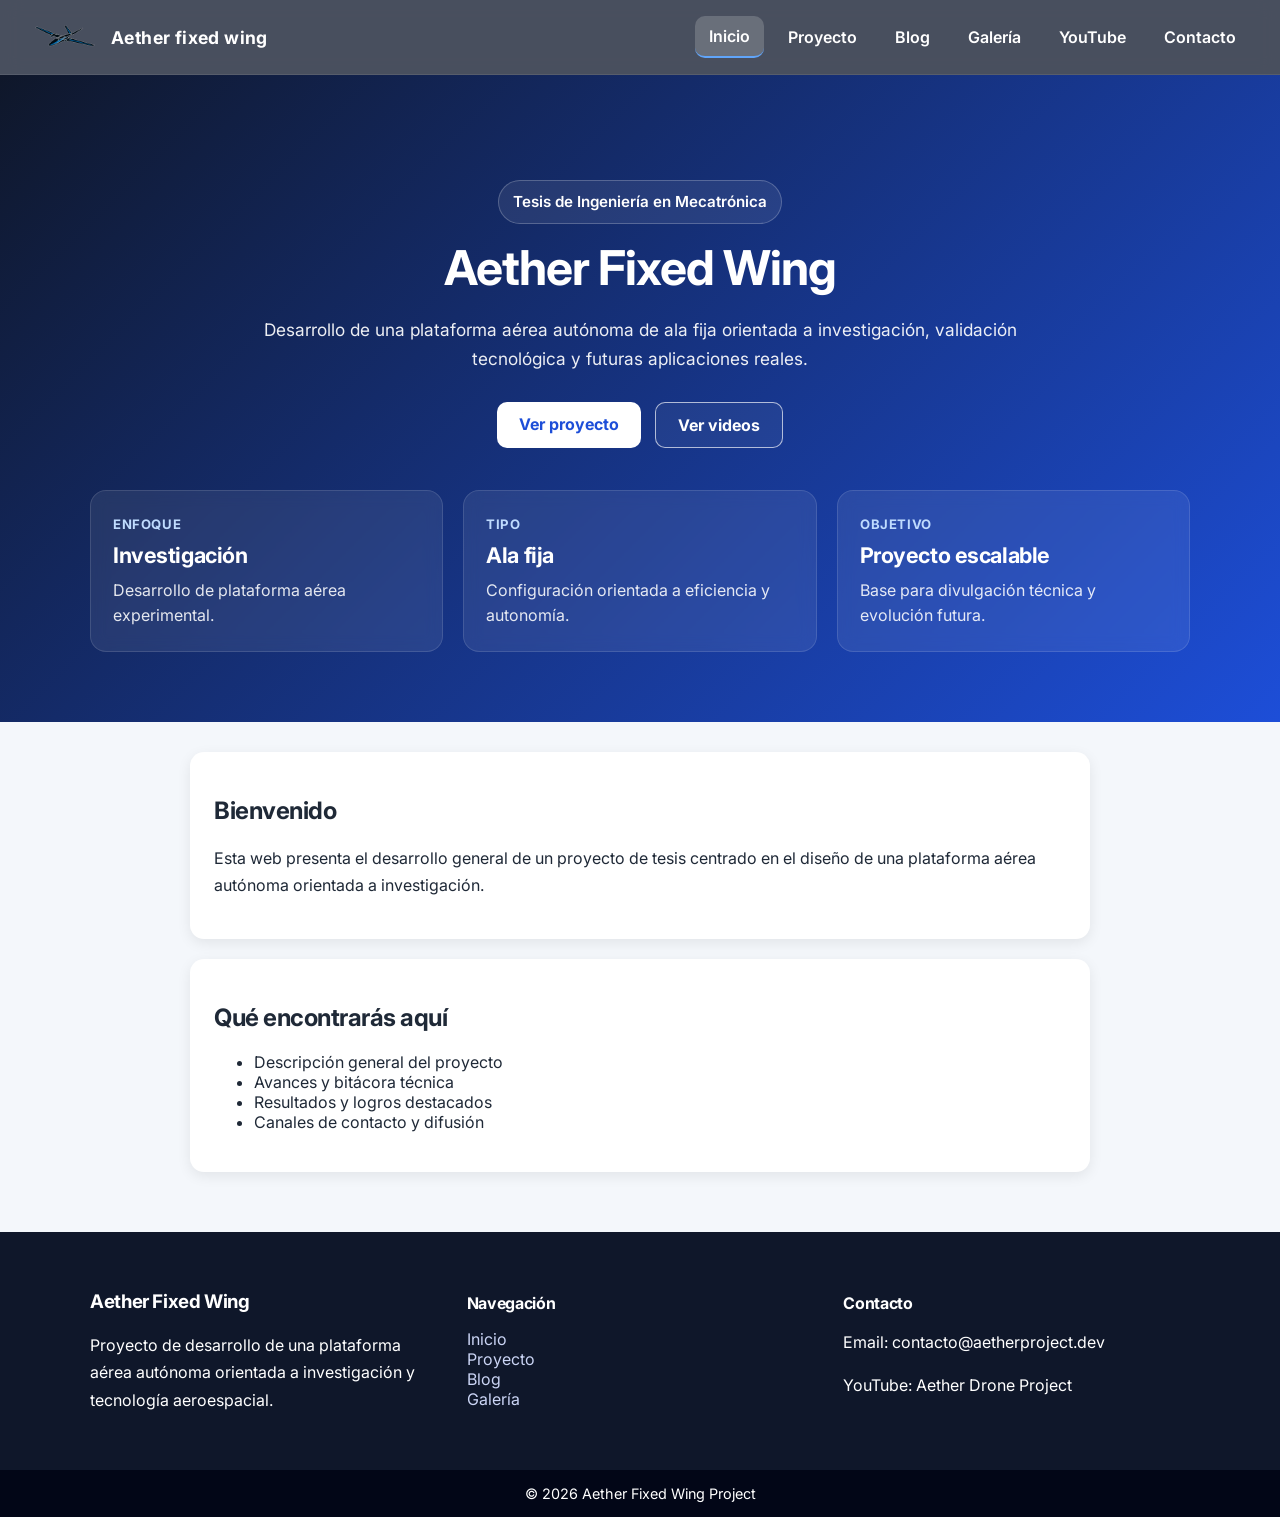
==== index.html @ de5cb6e5 "Update index.html" ====
<!DOCTYPE html>
<html lang="es">
<head>
  <meta charset="UTF-8" />
  <meta name="viewport" content="width=device-width, initial-scale=1.0" />
  <title>Aether | Inicio</title>

  <link rel="preconnect" href="https://fonts.googleapis.com" />
  <link rel="preconnect" href="https://fonts.gstatic.com" crossorigin />
  <link href="https://fonts.googleapis.com/css2?family=Inter:wght@300;400;500;600;700;800&display=swap" rel="stylesheet" />

  <link rel="icon" type="image/png" href="assets/img/logo.png" />
  
  <link rel="stylesheet" href="assets/css/style.css" />
</head>
<body>

  <nav class="navbar">
    <a href="index.html" class="brand">
      <div class="logo">
        <img src="assets/img/logo.png" alt="Logo del proyecto" />
      </div>
      <span class="brand-name">Aether fixed wing</span>
    </a>

    <ul class="nav-links">
      <li><a href="index.html" class="active">Inicio</a></li>
      <li><a href="proyecto.html">Proyecto</a></li>
      <li><a href="blog.html">Blog</a></li>
      <li><a href="galeria.html">Galería</a></li>
      <li><a href="youtube.html">YouTube</a></li>
      <li><a href="contacto.html">Contacto</a></li>
</ul>
  </nav>

  <header class="hero">
  <div class="hero-content">
    <p class="hero-tag">Tesis de Ingeniería en Mecatrónica</p>

    <h1>Aether Fixed Wing</h1>

    <p class="hero-description">
      Desarrollo de una plataforma aérea autónoma de ala fija orientada
      a investigación, validación tecnológica y futuras aplicaciones reales.
    </p>

    <div class="hero-buttons">
      <a href="proyecto.html" class="boton">Ver proyecto</a>
      <a href="youtube.html" class="boton-outline">Ver videos</a>
    </div>
  </div>

  <div class="hero-stats">
    <div class="stat-card">
      <span class="stat-label">Enfoque</span>
      <h3>Investigación</h3>
      <p>Desarrollo de plataforma aérea experimental.</p>
    </div>

    <div class="stat-card">
      <span class="stat-label">Tipo</span>
      <h3>Ala fija</h3>
      <p>Configuración orientada a eficiencia y autonomía.</p>
    </div>

    <div class="stat-card">
      <span class="stat-label">Objetivo</span>
      <h3>Proyecto escalable</h3>
      <p>Base para divulgación técnica y evolución futura.</p>
    </div>
  </div>
</header>

  <main>
    <section class="card">
      <h2>Bienvenido</h2>
      <p>
        Esta web presenta el desarrollo general de un proyecto de tesis centrado
        en el diseño de una plataforma aérea autónoma orientada a investigación.
      </p>
    </section>

    <section class="card">
      <h2>Qué encontrarás aquí</h2>
      <ul>
        <li>Descripción general del proyecto</li>
        <li>Avances y bitácora técnica</li>
        <li>Resultados y logros destacados</li>
        <li>Canales de contacto y difusión</li>
      </ul>
    </section>
  </main>
<footer class="footer">
  <div class="footer-container">

    <div class="footer-brand">
      <h3>Aether Fixed Wing</h3>
      <p>
        Proyecto de desarrollo de una plataforma aérea autónoma
        orientada a investigación y tecnología aeroespacial.
      </p>
    </div>

    <div class="footer-links">
      <h4>Navegación</h4>
      <ul>
        <li><a href="index.html">Inicio</a></li>
        <li><a href="proyecto.html">Proyecto</a></li>
        <li><a href="blog.html">Blog</a></li>
        <li><a href="galeria.html">Galería</a></li>
      </ul>
    </div>

    <div class="footer-contact">
      <h4>Contacto</h4>
      <p>Email: contacto@aetherproject.dev</p>
      <p>YouTube: Aether Drone Project</p>
    </div>

  </div>

  <div class="footer-bottom">
    © 2026 Aether Fixed Wing Project
  </div>
</footer>
</body>
</html>
---- assets/css/style.css ----
html {
  scroll-behavior: smooth;
}

body {
  margin: 0;
  font-family: 'Inter', Arial, sans-serif;
  background: #f4f7fb;
  color: #1f2937;
}

.navbar {
  background: rgba(15, 23, 42, 0.75);
  color: white;
  display: flex;
  justify-content: space-between;
  align-items: center;
  padding: 14px 30px;
  position: sticky;
  top: 0;
  z-index: 1000;
  backdrop-filter: blur(10px);
  -webkit-backdrop-filter: blur(10px);
  border-bottom: 1px solid rgba(255, 255, 255, 0.08);
}

.brand {
  display: flex;
  align-items: center;
  gap: 12px;
  text-decoration: none;
}

.logo {
  display: flex;
  align-items: center;
}

.logo img {
  height: 46px;
  width: auto;
  display: block;
}

.brand-name {
  font-size: 1.1rem;
  font-weight: 700;
  letter-spacing: 0.4px;
  color: white;
}

.nav-links {
  list-style: none;
  display: flex;
  gap: 10px;
  margin: 0;
  padding: 0;
}

.nav-links li {
  display: flex;
  align-items: center;
}

.nav-links a {
  color: white;
  text-decoration: none;
  font-weight: 600;
  padding: 10px 14px;
  border-radius: 10px;
  transition: background 0.25s ease, color 0.25s ease, transform 0.2s ease;
}

.nav-links a:hover {
  background: rgba(255, 255, 255, 0.14);
  color: #dbeafe;
  transform: translateY(-1px);
}

.nav-links a.active {
  background: rgba(255, 255, 255, 0.18);
  border-bottom: 2px solid #60a5fa;
}

.hero {
  background: linear-gradient(135deg, #0f172a, #1d4ed8);
  color: white;
  padding: 90px 20px 70px;
}

.hero-content {
  max-width: 900px;
  margin: 0 auto;
  text-align: center;
}

.hero-tag {
  display: inline-block;
  margin-bottom: 18px;
  padding: 8px 14px;
  border: 1px solid rgba(255,255,255,0.22);
  border-radius: 999px;
  background: rgba(255,255,255,0.08);
  font-size: 0.95rem;
  font-weight: 600;
}

.hero h1 {
  margin: 0;
  font-size: 3rem;
  line-height: 1.1;
}

.hero-description {
  max-width: 760px;
  margin: 20px auto 0;
  font-size: 1.08rem;
  line-height: 1.7;
  color: rgba(255,255,255,0.92);
}

.hero-buttons {
  margin-top: 28px;
  display: flex;
  justify-content: center;
  gap: 14px;
  flex-wrap: wrap;
}

.boton {
  display: inline-block;
  padding: 12px 22px;
  background: white;
  color: #1d4ed8;
  text-decoration: none;
  border-radius: 10px;
  font-weight: 700;
  transition: transform 0.2s ease, box-shadow 0.2s ease;
}

.boton:hover {
  transform: translateY(-2px);
  box-shadow: 0 8px 20px rgba(0,0,0,0.15);
}

.boton-outline {
  display: inline-block;
  padding: 12px 22px;
  border: 1.5px solid rgba(255,255,255,0.65);
  color: white;
  text-decoration: none;
  border-radius: 10px;
  font-weight: 700;
  background: rgba(255,255,255,0.05);
  transition: transform 0.2s ease, background 0.2s ease;
}

.boton-outline:hover {
  transform: translateY(-2px);
  background: rgba(255,255,255,0.12);
}

.hero-stats {
  max-width: 1100px;
  margin: 42px auto 0;
  display: grid;
  grid-template-columns: repeat(auto-fit, minmax(240px, 1fr));
  gap: 20px;
}

.stat-card {
  background: rgba(255,255,255,0.08);
  border: 1px solid rgba(255,255,255,0.12);
  border-radius: 16px;
  padding: 22px;
  backdrop-filter: blur(8px);
  -webkit-backdrop-filter: blur(8px);
}

.stat-label {
  display: inline-block;
  font-size: 0.82rem;
  font-weight: 700;
  letter-spacing: 0.6px;
  text-transform: uppercase;
  color: #bfdbfe;
  margin-bottom: 10px;
}

.stat-card h3 {
  margin: 0 0 10px 0;
  font-size: 1.35rem;
  color: white;
}

.stat-card p {
  margin: 0;
  line-height: 1.6;
  color: rgba(255,255,255,0.88);
}

main {
  max-width: 900px;
  margin: 30px auto;
  padding: 0 20px;
}

.card {
  background: white;
  padding: 24px;
  margin-bottom: 20px;
  border-radius: 14px;
  box-shadow: 0 4px 14px rgba(0,0,0,0.08);
}

.page-header {
  background: linear-gradient(135deg, #0f172a, #1e3a8a);
  color: white;
  text-align: center;
  padding: 60px 20px;
}

.page-header h1 {
  margin: 0 0 10px 0;
  font-size: 2rem;
}

.page-header p {
  margin: 0;
  opacity: 0.95;
}

/* -------------------- */
/* GALERÍA DE IMÁGENES */
/* -------------------- */

.gallery-grid {
  max-width: 1100px;
  margin: 30px auto;
  padding: 0 20px;
  display: grid;
  grid-template-columns: repeat(auto-fit, minmax(260px, 1fr));
  gap: 24px;
}

.gallery-item {
  background: white;
  border-radius: 14px;
  overflow: hidden;
  box-shadow: 0 4px 14px rgba(0,0,0,0.08);
}

.gallery-item img {
  width: 100%;
  height: 220px;
  object-fit: cover;
  display: block;
}

.gallery-item p {
  padding: 16px;
  margin: 0;
}

/* -------------------- */
/* VIDEO YOUTUBE */
/* -------------------- */

.video-container {
  position: relative;
  width: 100%;
  padding-bottom: 56.25%;
  margin-bottom: 20px;
  border-radius: 14px;
  overflow: hidden;
}

.video-container iframe {
  position: absolute;
  width: 100%;
  height: 100%;
  inset: 0;
}

/* -------------------- */
/* BLOG CON TARJETAS */
/* -------------------- */

.blog-grid {
  max-width: 1100px;
  margin: 30px auto;
  padding: 0 20px;
  display: grid;
  grid-template-columns: repeat(auto-fit, minmax(280px, 1fr));
  gap: 24px;
}

.post-card {
  background: white;
  padding: 24px;
  border-radius: 14px;
  box-shadow: 0 4px 14px rgba(0,0,0,0.08);
  transition: transform 0.2s ease, box-shadow 0.2s ease;
}

.post-card:hover {
  transform: translateY(-4px);
  box-shadow: 0 10px 22px rgba(0,0,0,0.12);
}

.post-date {
  font-size: 0.9rem;
  opacity: 0.7;
  margin-bottom: 12px;
}

.post-link {
  display: inline-block;
  margin-top: 12px;
  color: #1d4ed8;
  text-decoration: none;
  font-weight: 600;
}

.post-link:hover {
  text-decoration: underline;
}

/* -------------------- */
/*       FOOTER         */
/* -------------------- */

.footer {
  background: #0f172a;
  color: white;
  margin-top: 60px;
}

.footer-container {
  max-width: 1100px;
  margin: auto;
  padding: 40px 20px;
  display: grid;
  grid-template-columns: repeat(auto-fit, minmax(220px,1fr));
  gap: 30px;
}

.footer h4 {
  margin-bottom: 10px;
}

.footer-links ul {
  list-style: none;
  padding: 0;
}

.footer-links a {
  color: #cbd5f5;
  text-decoration: none;
}

.footer-links a:hover {
  text-decoration: underline;
}

.footer-bottom {
  text-align: center;
  padding: 15px;
  background: #020617;
  font-size: 0.9rem;
}

/* -------------------- */
/*     Pequeño arreglo  */
/* -------------------- */

h1, h2, h3, h4 {
  letter-spacing: -0.02em;
}

p {
  line-height: 1.7;
}
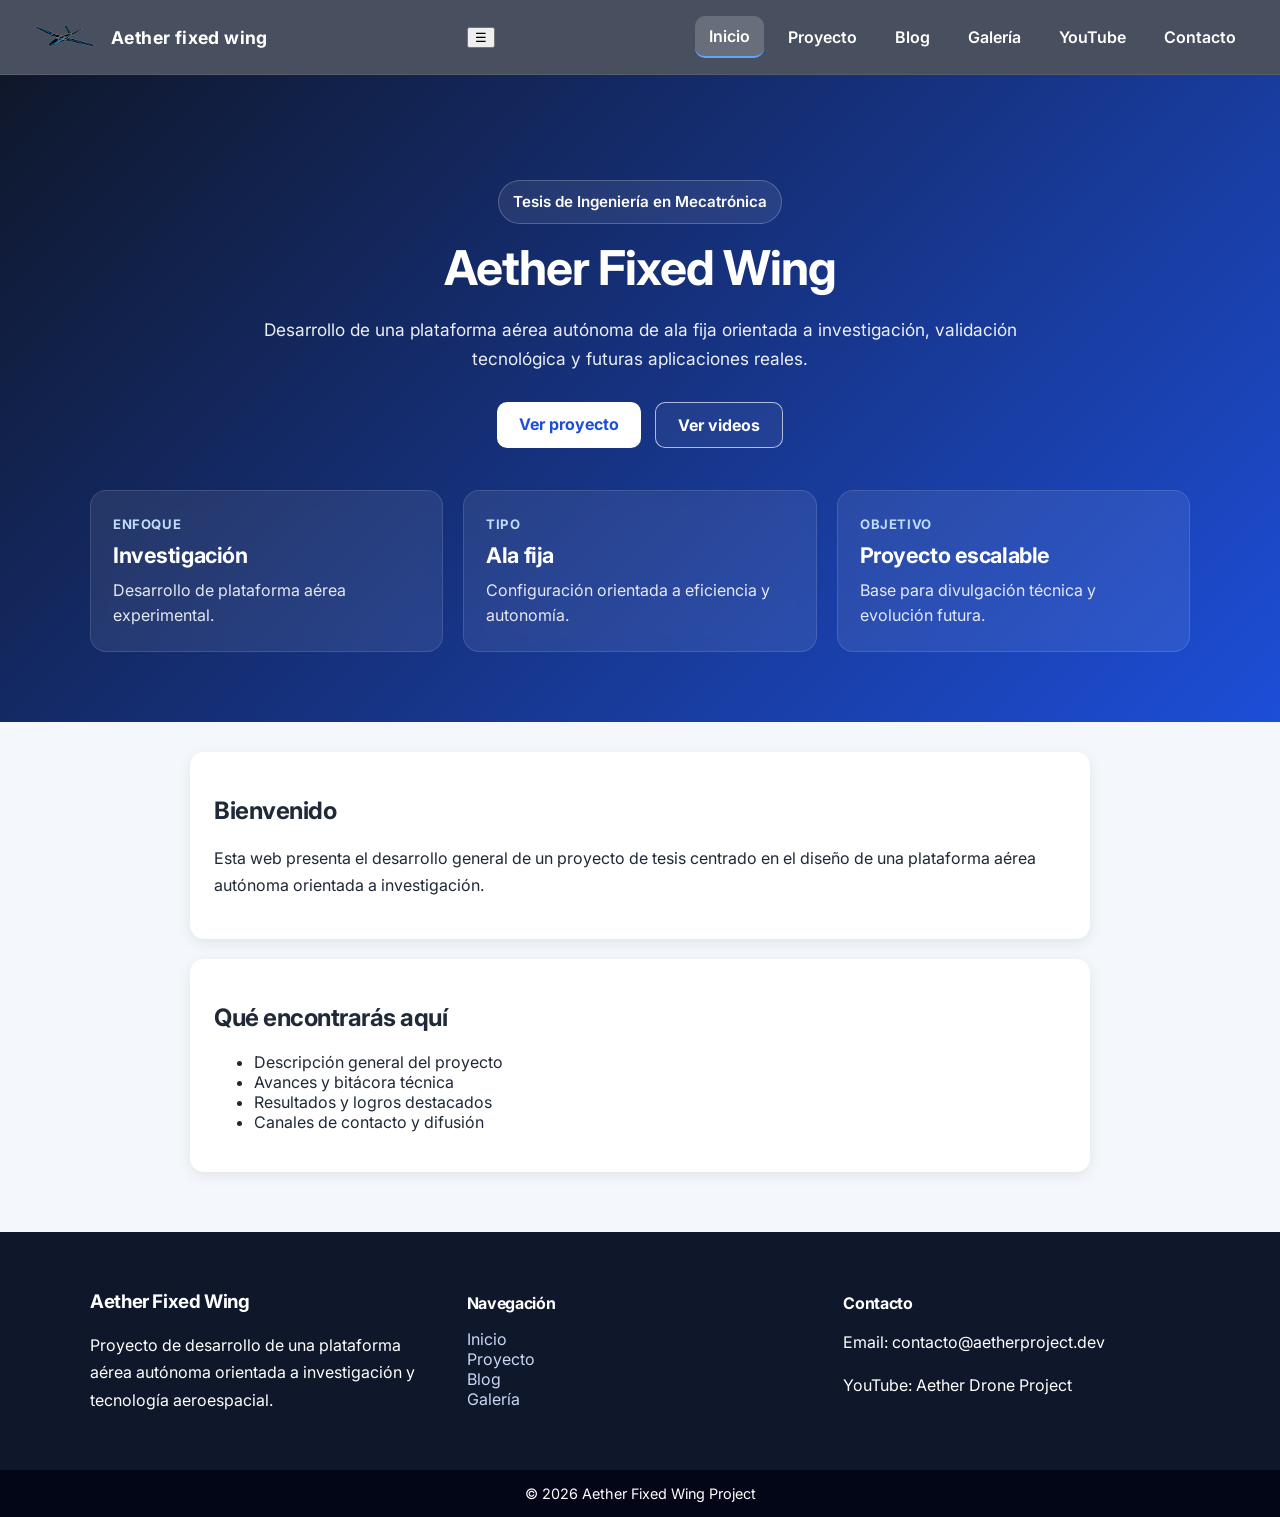
==== commit c6c40e18: "Update index.html" ====
--- a/index.html
+++ b/index.html
@@ -23,6 +23,10 @@
       <span class="brand-name">Aether fixed wing</span>
     </a>
 
+    <button class="menu-toggle" aria-label="Abrir menú">
+  ☰
+</button>
+    
     <ul class="nav-links">
       <li><a href="index.html" class="active">Inicio</a></li>
       <li><a href="proyecto.html">Proyecto</a></li>
@@ -123,5 +127,8 @@
     © 2026 Aether Fixed Wing Project
   </div>
 </footer>
+
+  <script src="assets/js/script.js"></script>
+  
 </body>
 </html>
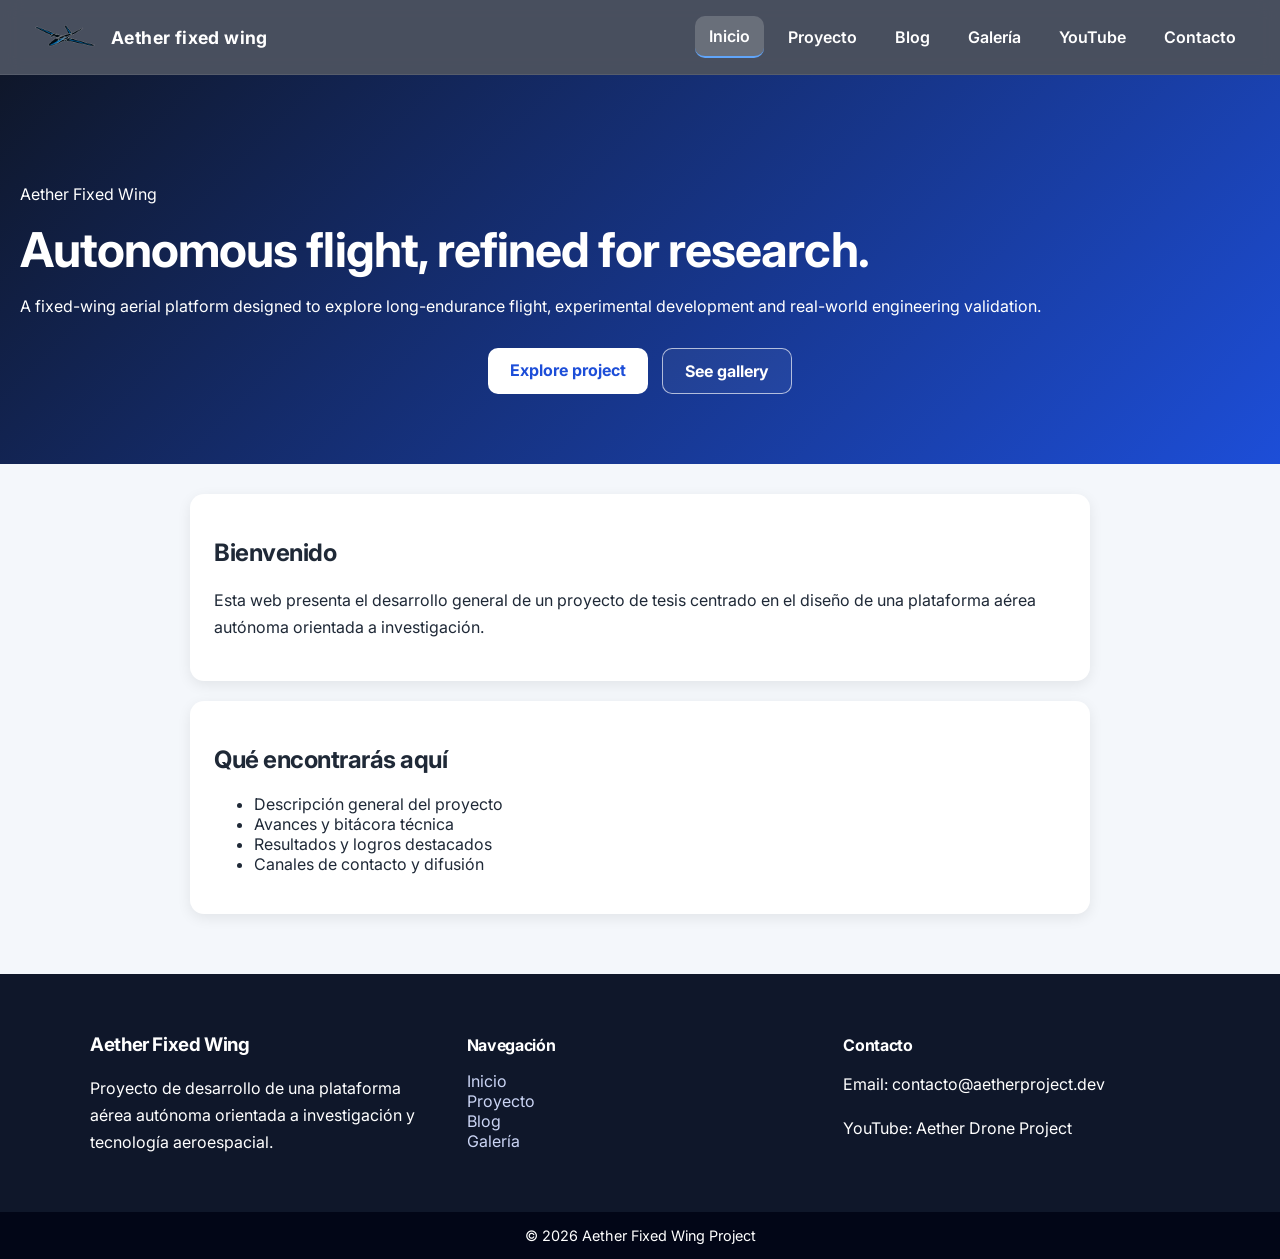
==== commit 7b9fb356: "Update index.html" ====
--- a/index.html
+++ b/index.html
@@ -37,40 +37,20 @@
 </ul>
   </nav>
 
-  <header class="hero">
-  <div class="hero-content">
-    <p class="hero-tag">Tesis de Ingeniería en Mecatrónica</p>
+  <header class="hero apple-hero">
+  <div class="hero-inner">
+    <p class="hero-eyebrow">Aether Fixed Wing</p>
 
-    <h1>Aether Fixed Wing</h1>
+    <h1>Autonomous flight, refined for research.</h1>
 
-    <p class="hero-description">
-      Desarrollo de una plataforma aérea autónoma de ala fija orientada
-      a investigación, validación tecnológica y futuras aplicaciones reales.
+    <p class="hero-subtext">
+      A fixed-wing aerial platform designed to explore long-endurance flight,
+      experimental development and real-world engineering validation.
     </p>
 
     <div class="hero-buttons">
-      <a href="proyecto.html" class="boton">Ver proyecto</a>
-      <a href="youtube.html" class="boton-outline">Ver videos</a>
-    </div>
-  </div>
-
-  <div class="hero-stats">
-    <div class="stat-card">
-      <span class="stat-label">Enfoque</span>
-      <h3>Investigación</h3>
-      <p>Desarrollo de plataforma aérea experimental.</p>
-    </div>
-
-    <div class="stat-card">
-      <span class="stat-label">Tipo</span>
-      <h3>Ala fija</h3>
-      <p>Configuración orientada a eficiencia y autonomía.</p>
-    </div>
-
-    <div class="stat-card">
-      <span class="stat-label">Objetivo</span>
-      <h3>Proyecto escalable</h3>
-      <p>Base para divulgación técnica y evolución futura.</p>
+      <a href="proyecto.html" class="boton">Explore project</a>
+      <a href="galeria.html" class="boton-outline">See gallery</a>
     </div>
   </div>
 </header>
--- a/assets/css/style.css
+++ b/assets/css/style.css
@@ -371,6 +371,63 @@
 }
 
 /* -------------------- */
+/*     Para CELULAR  */
+/* -------------------- */
+
+
+.menu-toggle {
+  display: none;
+  background: transparent;
+  border: none;
+  color: white;
+  font-size: 2rem;
+  cursor: pointer;
+}
+
+@media (max-width: 900px) {
+  .navbar {
+    flex-wrap: wrap;
+    padding: 14px 20px;
+  }
+
+  .menu-toggle {
+    display: block;
+  }
+
+  .nav-links {
+    display: none;
+    width: 100%;
+    flex-direction: column;
+    gap: 8px;
+    margin-top: 15px;
+    padding-top: 10px;
+    border-top: 1px solid rgba(255, 255, 255, 0.12);
+  }
+
+  .nav-links.show {
+    display: flex;
+  }
+
+  .nav-links li {
+    width: 100%;
+  }
+
+  .nav-links a {
+    display: block;
+    width: 100%;
+    box-sizing: border-box;
+  }
+
+  .brand-name {
+    font-size: 1rem;
+  }
+
+  .logo img {
+    height: 40px;
+  }
+}
+
+/* -------------------- */
 /*     Pequeño arreglo  */
 /* -------------------- */
 
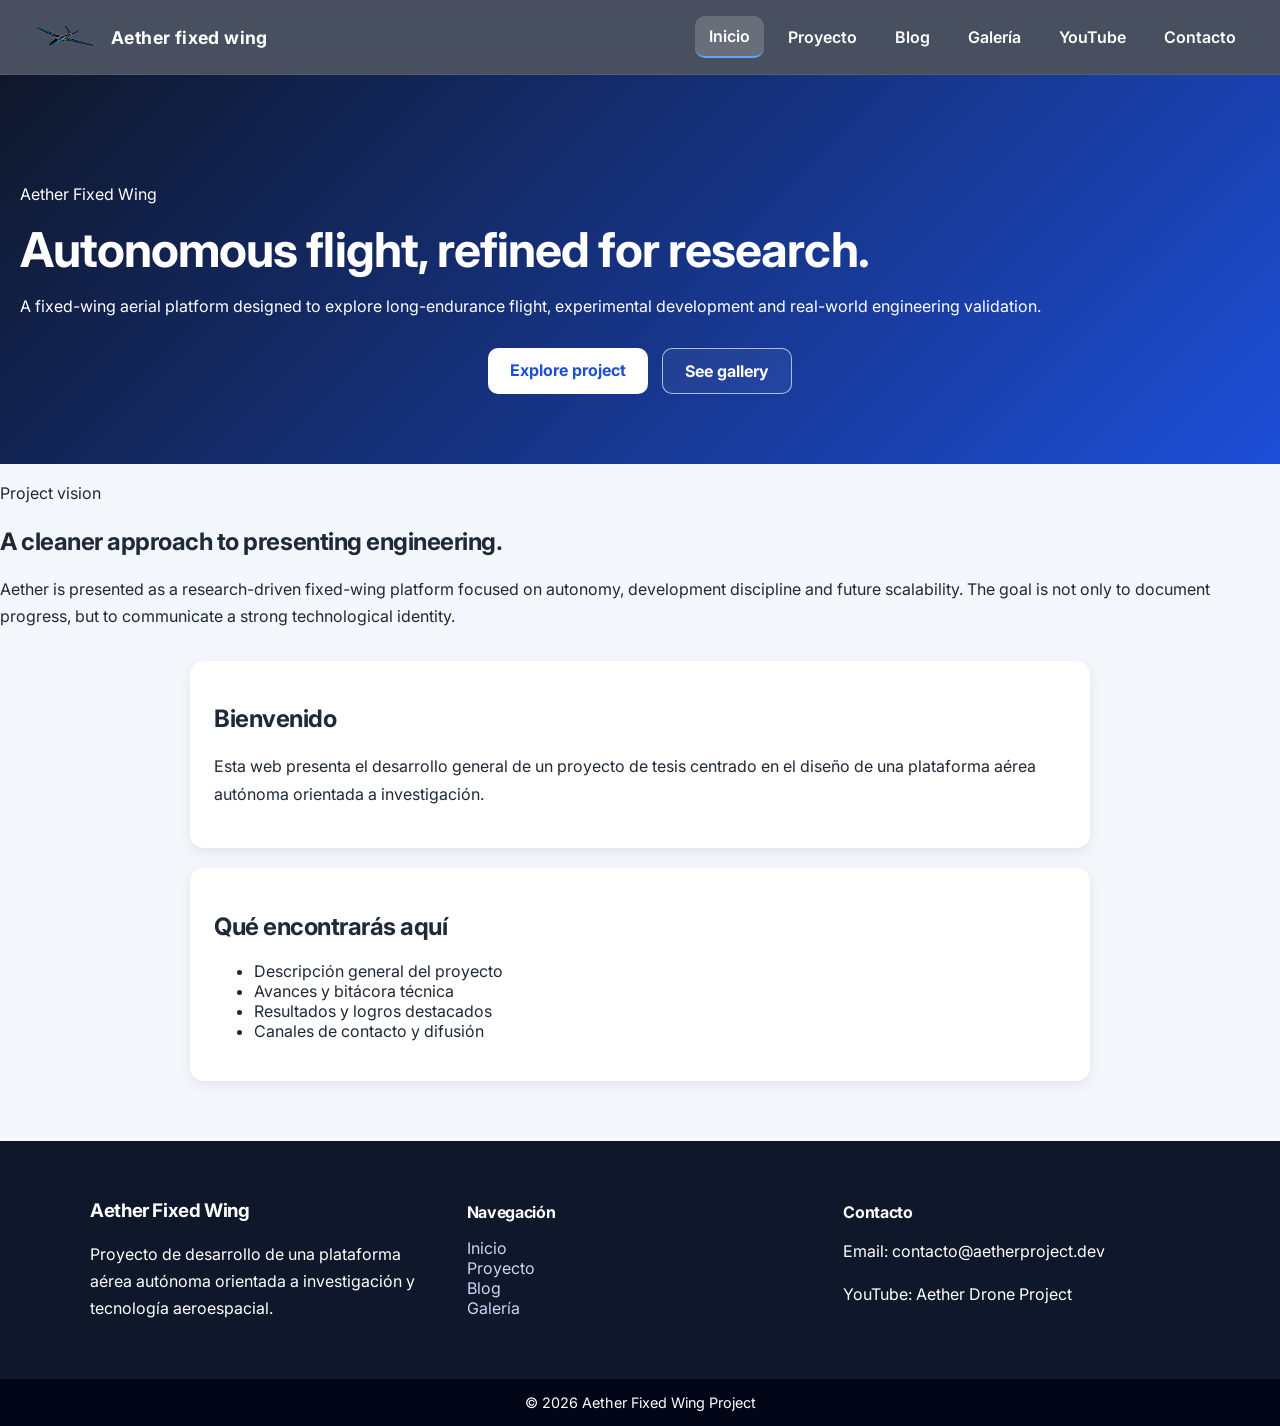
==== commit 48c988ef: "Update index.html" ====
--- a/index.html
+++ b/index.html
@@ -54,6 +54,18 @@
     </div>
   </div>
 </header>
+
+  <section class="product-highlight">
+  <div class="product-highlight-inner">
+    <p class="section-label">Project vision</p>
+    <h2>A cleaner approach to presenting engineering.</h2>
+    <p class="section-description">
+      Aether is presented as a research-driven fixed-wing platform focused on
+      autonomy, development discipline and future scalability. The goal is not
+      only to document progress, but to communicate a strong technological identity.
+    </p>
+  </div>
+</section>
 
   <main>
     <section class="card">
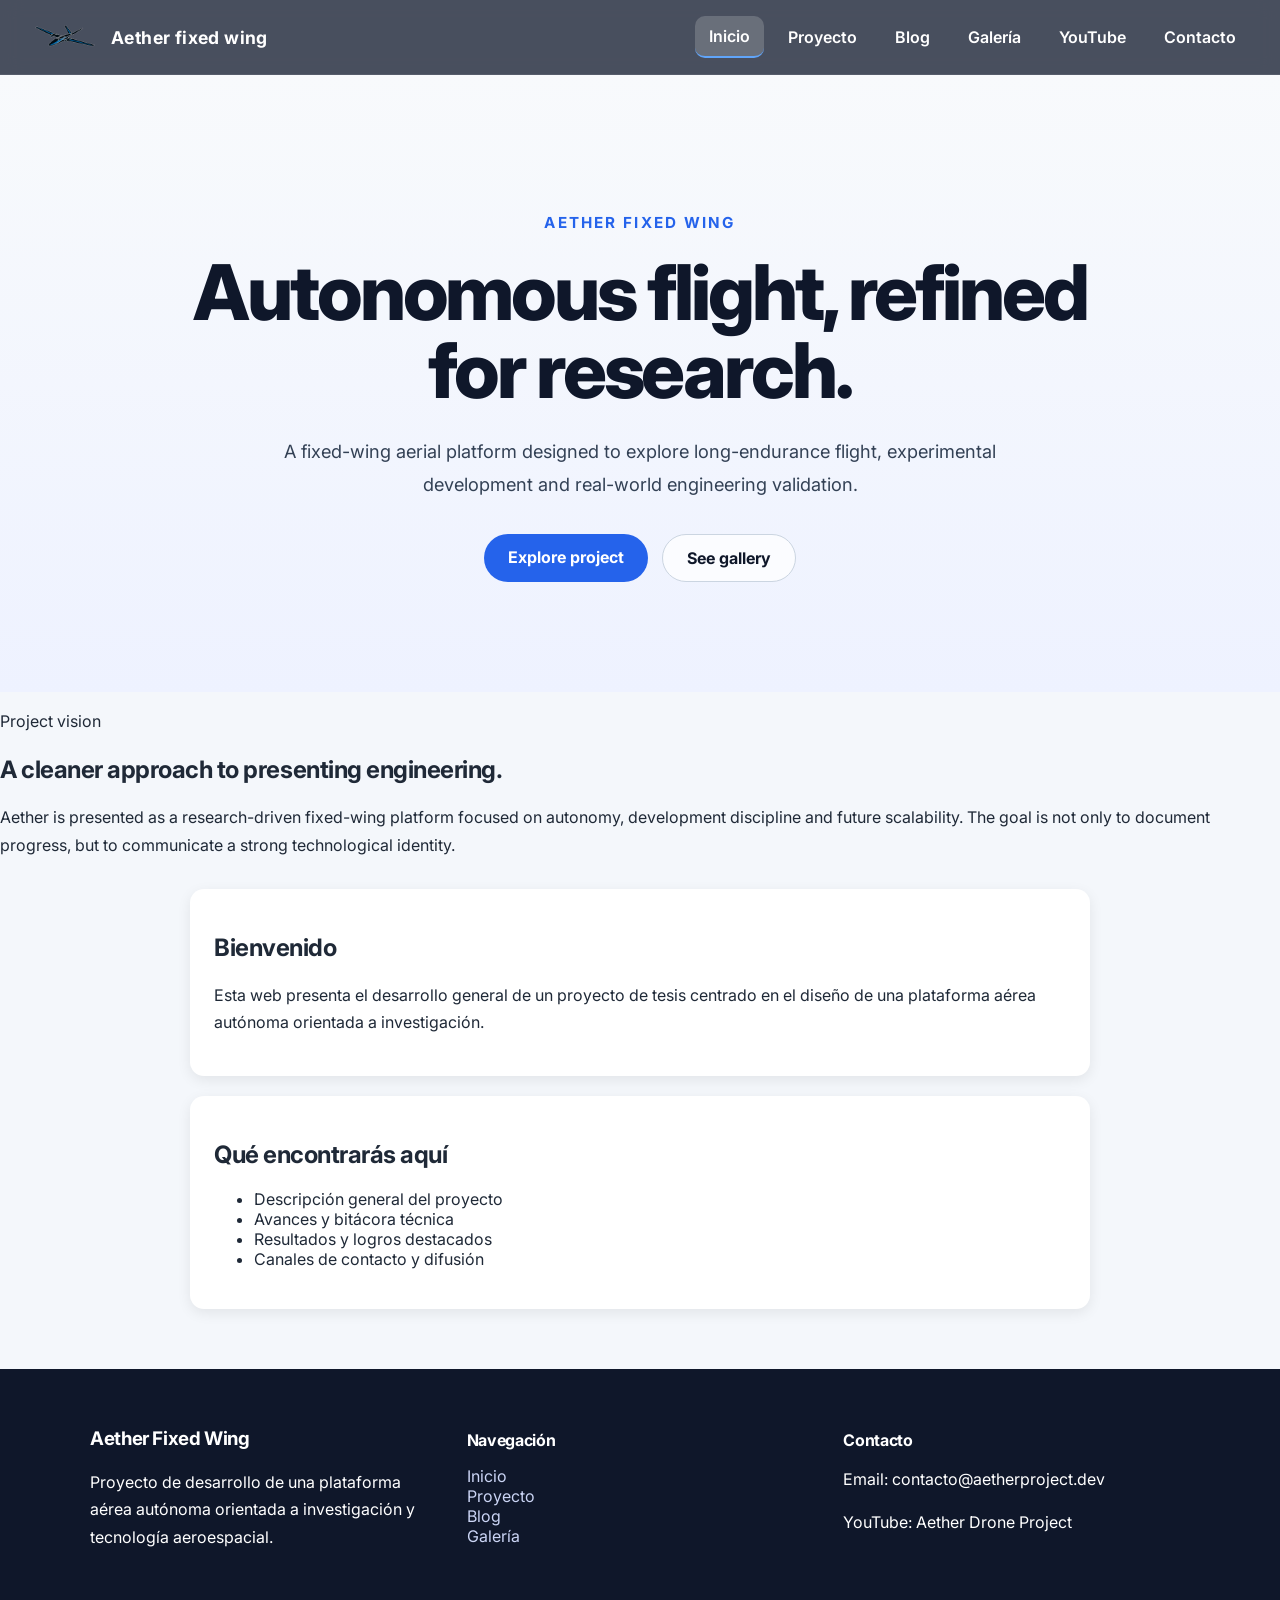
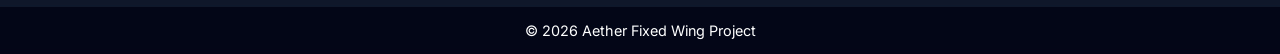
==== commit 246ffb5b: "Update index.html" ====
--- a/index.html
+++ b/index.html
@@ -37,7 +37,7 @@
 </ul>
   </nav>
 
-  <header class="hero apple-hero">
+ <header class="hero apple-hero">
   <div class="hero-inner">
     <p class="hero-eyebrow">Aether Fixed Wing</p>
 
@@ -55,7 +55,7 @@
   </div>
 </header>
 
-  <section class="product-highlight">
+ <section class="product-highlight">
   <div class="product-highlight-inner">
     <p class="section-label">Project vision</p>
     <h2>A cleaner approach to presenting engineering.</h2>
--- a/assets/css/style.css
+++ b/assets/css/style.css
@@ -82,45 +82,48 @@
   border-bottom: 2px solid #60a5fa;
 }
 
-.hero {
-  background: linear-gradient(135deg, #0f172a, #1d4ed8);
-  color: white;
-  padding: 90px 20px 70px;
-}
-
-.hero-content {
-  max-width: 900px;
+.hero.apple-hero {
+  background: linear-gradient(180deg, #f8fafc 0%, #eef2ff 100%);
+  color: #0f172a;
+  padding: 120px 20px 110px;
+  text-align: center;
+}
+
+.hero-inner {
+  max-width: 960px;
   margin: 0 auto;
-  text-align: center;
-}
-
-.hero-tag {
-  display: inline-block;
+}
+
+.hero-eyebrow {
+  font-size: 0.95rem;
+  font-weight: 700;
+  letter-spacing: 0.14em;
+  text-transform: uppercase;
+  color: #2563eb;
   margin-bottom: 18px;
-  padding: 8px 14px;
-  border: 1px solid rgba(255,255,255,0.22);
-  border-radius: 999px;
-  background: rgba(255,255,255,0.08);
-  font-size: 0.95rem;
-  font-weight: 600;
-}
-
-.hero h1 {
+}
+
+.hero.apple-hero h1 {
   margin: 0;
-  font-size: 3rem;
-  line-height: 1.1;
-}
-
-.hero-description {
+  font-size: clamp(2.8rem, 6vw, 5.2rem);
+  line-height: 1.02;
+  letter-spacing: -0.04em;
+  font-weight: 800;
+  max-width: 980px;
+  margin-left: auto;
+  margin-right: auto;
+}
+
+.hero-subtext {
   max-width: 760px;
-  margin: 20px auto 0;
-  font-size: 1.08rem;
-  line-height: 1.7;
-  color: rgba(255,255,255,0.92);
+  margin: 24px auto 0;
+  font-size: 1.14rem;
+  line-height: 1.8;
+  color: #334155;
 }
 
 .hero-buttons {
-  margin-top: 28px;
+  margin-top: 34px;
   display: flex;
   justify-content: center;
   gap: 14px;
@@ -129,74 +132,37 @@
 
 .boton {
   display: inline-block;
-  padding: 12px 22px;
-  background: white;
-  color: #1d4ed8;
-  text-decoration: none;
-  border-radius: 10px;
+  padding: 13px 24px;
+  background: #2563eb;
+  color: white;
+  text-decoration: none;
+  border-radius: 999px;
   font-weight: 700;
-  transition: transform 0.2s ease, box-shadow 0.2s ease;
+  transition: transform 0.2s ease, box-shadow 0.2s ease, background 0.2s ease;
 }
 
 .boton:hover {
   transform: translateY(-2px);
-  box-shadow: 0 8px 20px rgba(0,0,0,0.15);
+  box-shadow: 0 10px 24px rgba(37, 99, 235, 0.22);
+  background: #1d4ed8;
 }
 
 .boton-outline {
   display: inline-block;
-  padding: 12px 22px;
-  border: 1.5px solid rgba(255,255,255,0.65);
-  color: white;
-  text-decoration: none;
-  border-radius: 10px;
+  padding: 13px 24px;
+  border: 1px solid #cbd5e1;
+  color: #0f172a;
+  text-decoration: none;
+  border-radius: 999px;
   font-weight: 700;
-  background: rgba(255,255,255,0.05);
-  transition: transform 0.2s ease, background 0.2s ease;
+  background: rgba(255,255,255,0.75);
+  transition: transform 0.2s ease, background 0.2s ease, border-color 0.2s ease;
 }
 
 .boton-outline:hover {
   transform: translateY(-2px);
-  background: rgba(255,255,255,0.12);
-}
-
-.hero-stats {
-  max-width: 1100px;
-  margin: 42px auto 0;
-  display: grid;
-  grid-template-columns: repeat(auto-fit, minmax(240px, 1fr));
-  gap: 20px;
-}
-
-.stat-card {
-  background: rgba(255,255,255,0.08);
-  border: 1px solid rgba(255,255,255,0.12);
-  border-radius: 16px;
-  padding: 22px;
-  backdrop-filter: blur(8px);
-  -webkit-backdrop-filter: blur(8px);
-}
-
-.stat-label {
-  display: inline-block;
-  font-size: 0.82rem;
-  font-weight: 700;
-  letter-spacing: 0.6px;
-  text-transform: uppercase;
-  color: #bfdbfe;
-  margin-bottom: 10px;
-}
-
-.stat-card h3 {
-  margin: 0 0 10px 0;
-  font-size: 1.35rem;
-  color: white;
-}
-
-.stat-card p {
-  margin: 0;
-  line-height: 1.6;
-  color: rgba(255,255,255,0.88);
+  background: white;
+  border-color: #94a3b8;
 }
 
 main {
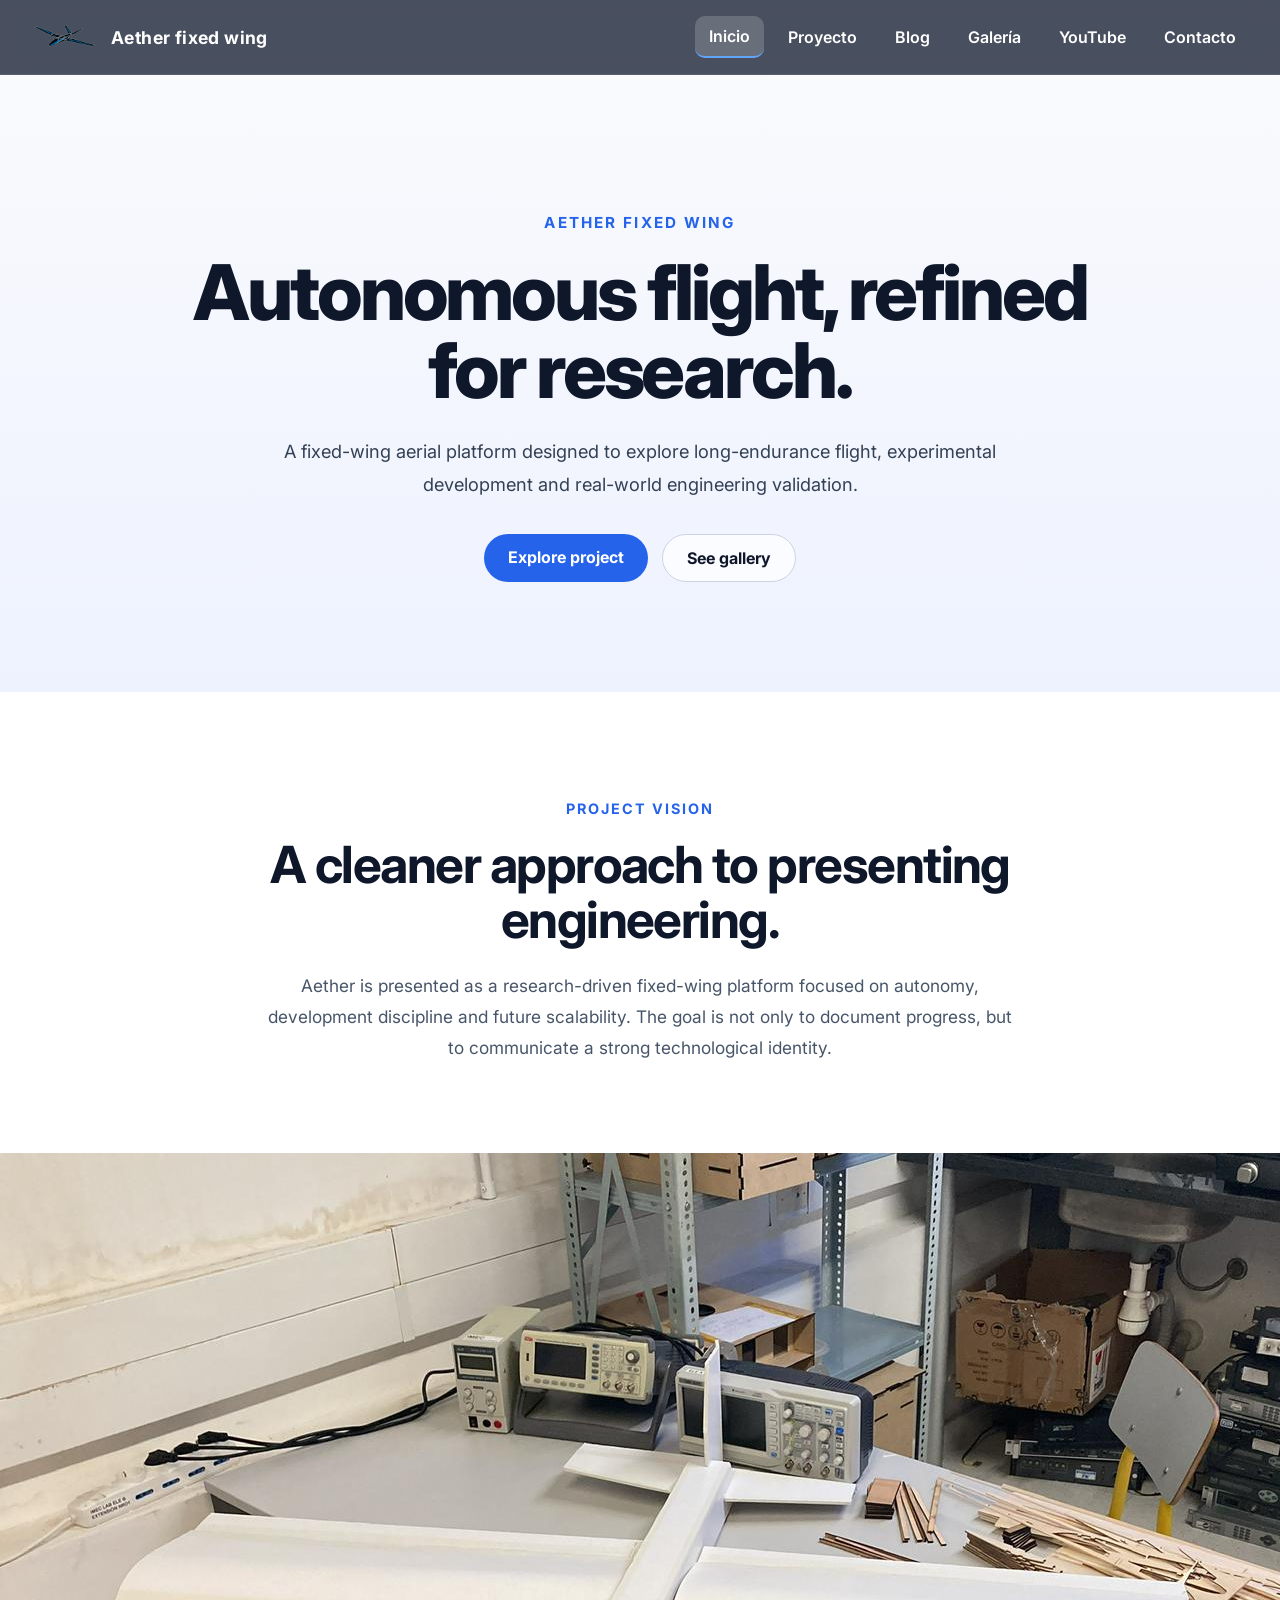
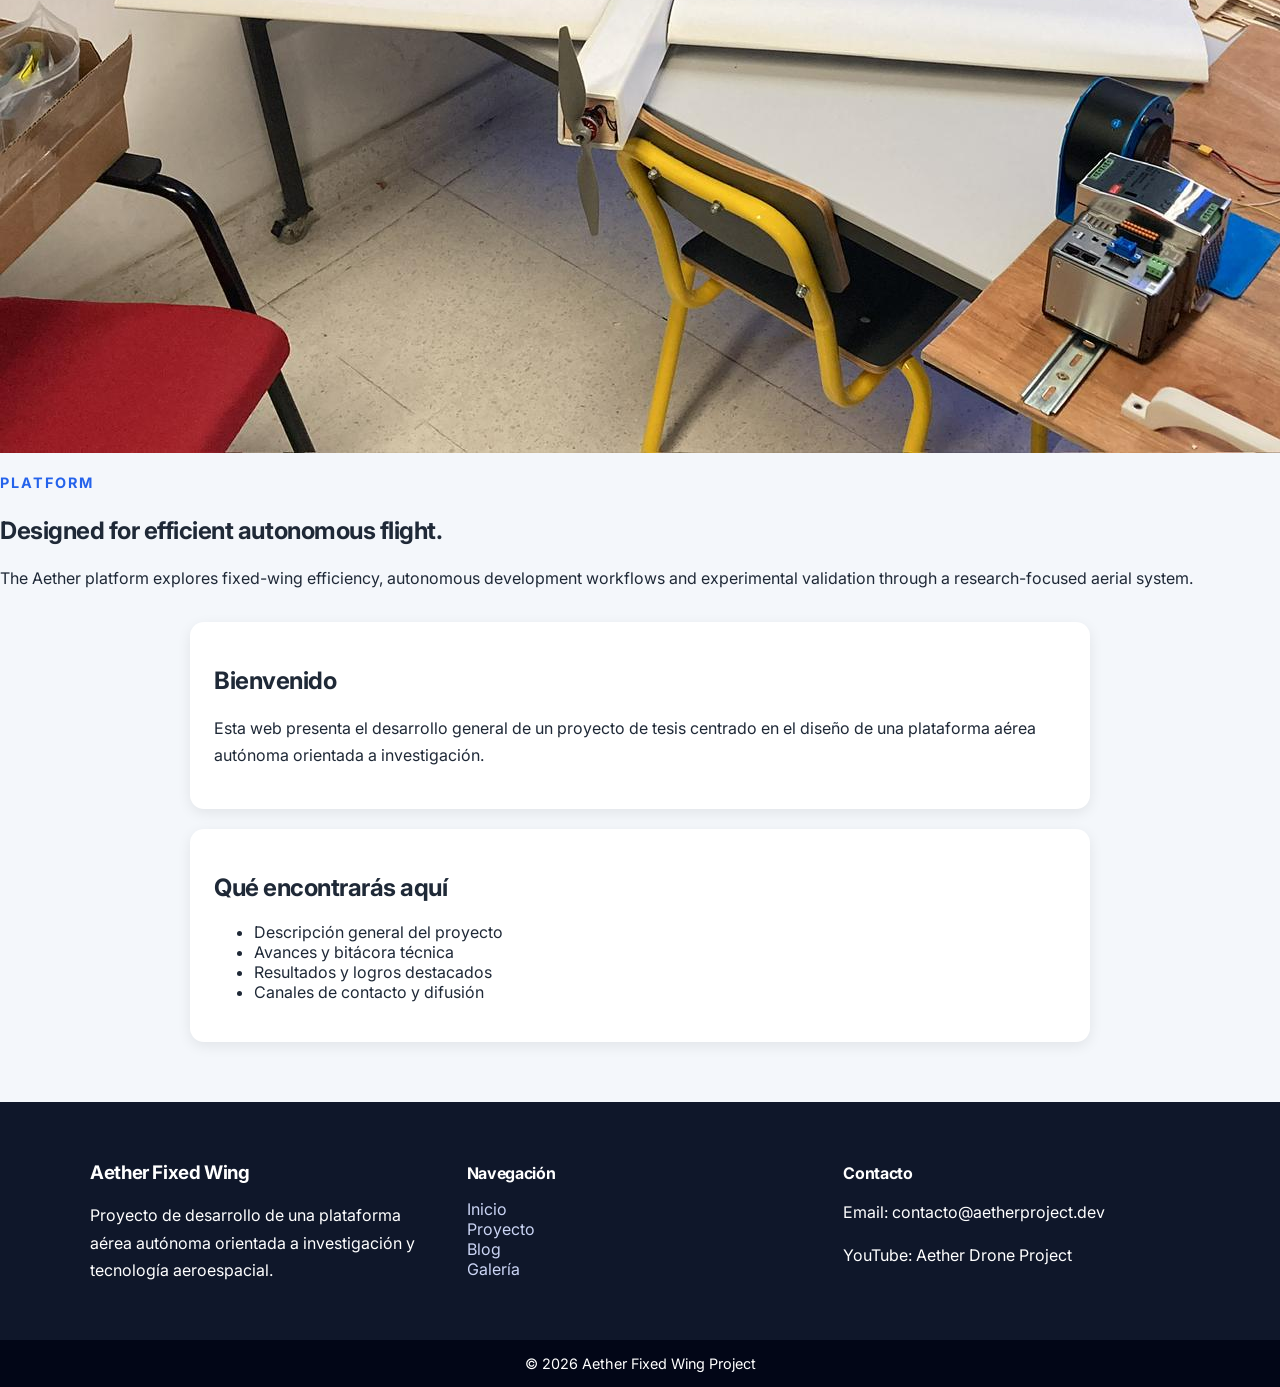
==== commit fcba79bb: "Update index.html Agrego nueva sección" ====
--- a/index.html
+++ b/index.html
@@ -67,6 +67,27 @@
   </div>
 </section>
 
+  <section class="drone-showcase">
+  <div class="drone-showcase-inner">
+
+    <img src="assets/img/drone1.jpeg" alt="Aether drone prototype" class="drone-image">
+
+    <div class="drone-text">
+      <p class="section-label">Platform</p>
+
+      <h2>Designed for efficient autonomous flight.</h2>
+
+      <p>
+        The Aether platform explores fixed-wing efficiency, autonomous
+        development workflows and experimental validation through
+        a research-focused aerial system.
+      </p>
+
+    </div>
+
+  </div>
+</section>
+
   <main>
     <section class="card">
       <h2>Bienvenido</h2>
--- a/assets/css/style.css
+++ b/assets/css/style.css
@@ -165,6 +165,42 @@
   border-color: #94a3b8;
 }
 
+.product-highlight {
+  background: white;
+  padding: 90px 20px;
+}
+
+.product-highlight-inner {
+  max-width: 900px;
+  margin: 0 auto;
+  text-align: center;
+}
+
+.section-label {
+  font-size: 0.9rem;
+  font-weight: 700;
+  letter-spacing: 0.14em;
+  text-transform: uppercase;
+  color: #2563eb;
+  margin-bottom: 16px;
+}
+
+.product-highlight h2 {
+  margin: 0;
+  font-size: clamp(2rem, 4vw, 3.2rem);
+  line-height: 1.08;
+  letter-spacing: -0.03em;
+  color: #0f172a;
+}
+
+.section-description {
+  max-width: 760px;
+  margin: 22px auto 0;
+  font-size: 1.08rem;
+  line-height: 1.8;
+  color: #475569;
+}
+
 main {
   max-width: 900px;
   margin: 30px auto;
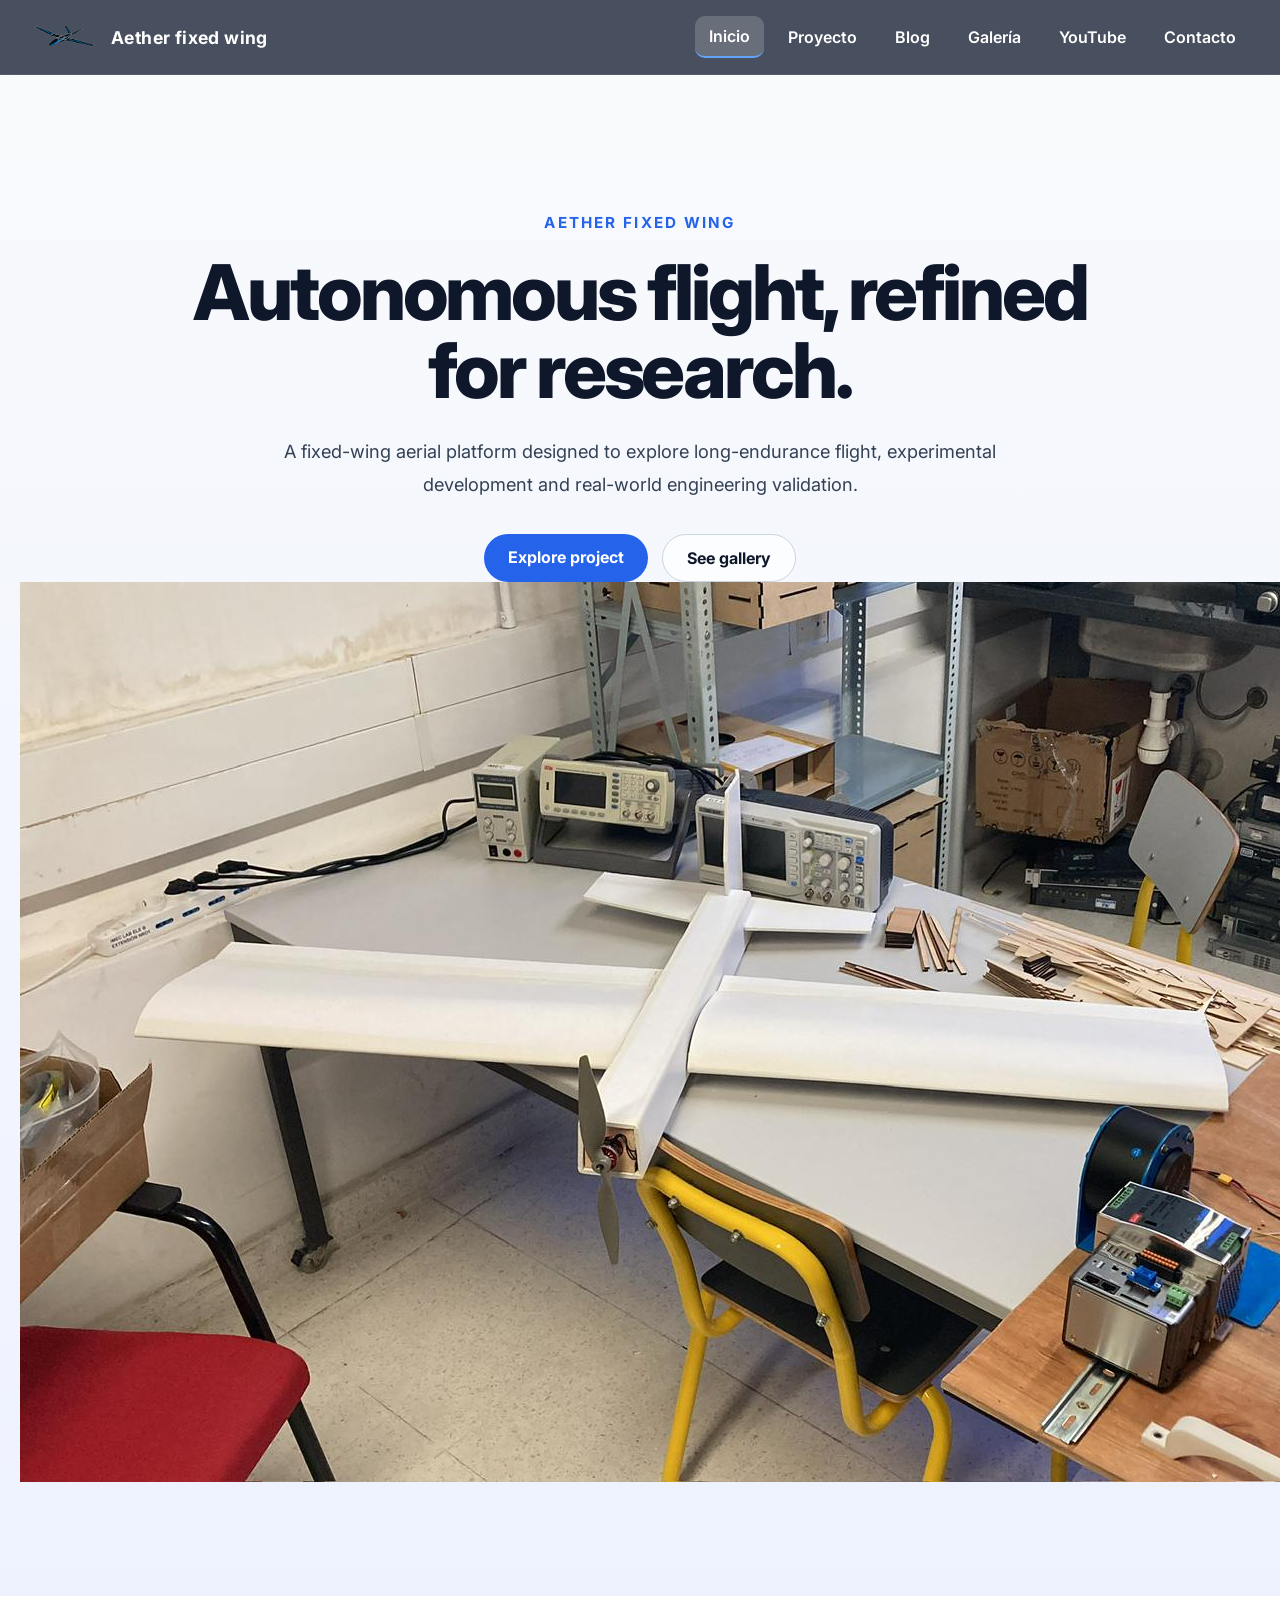
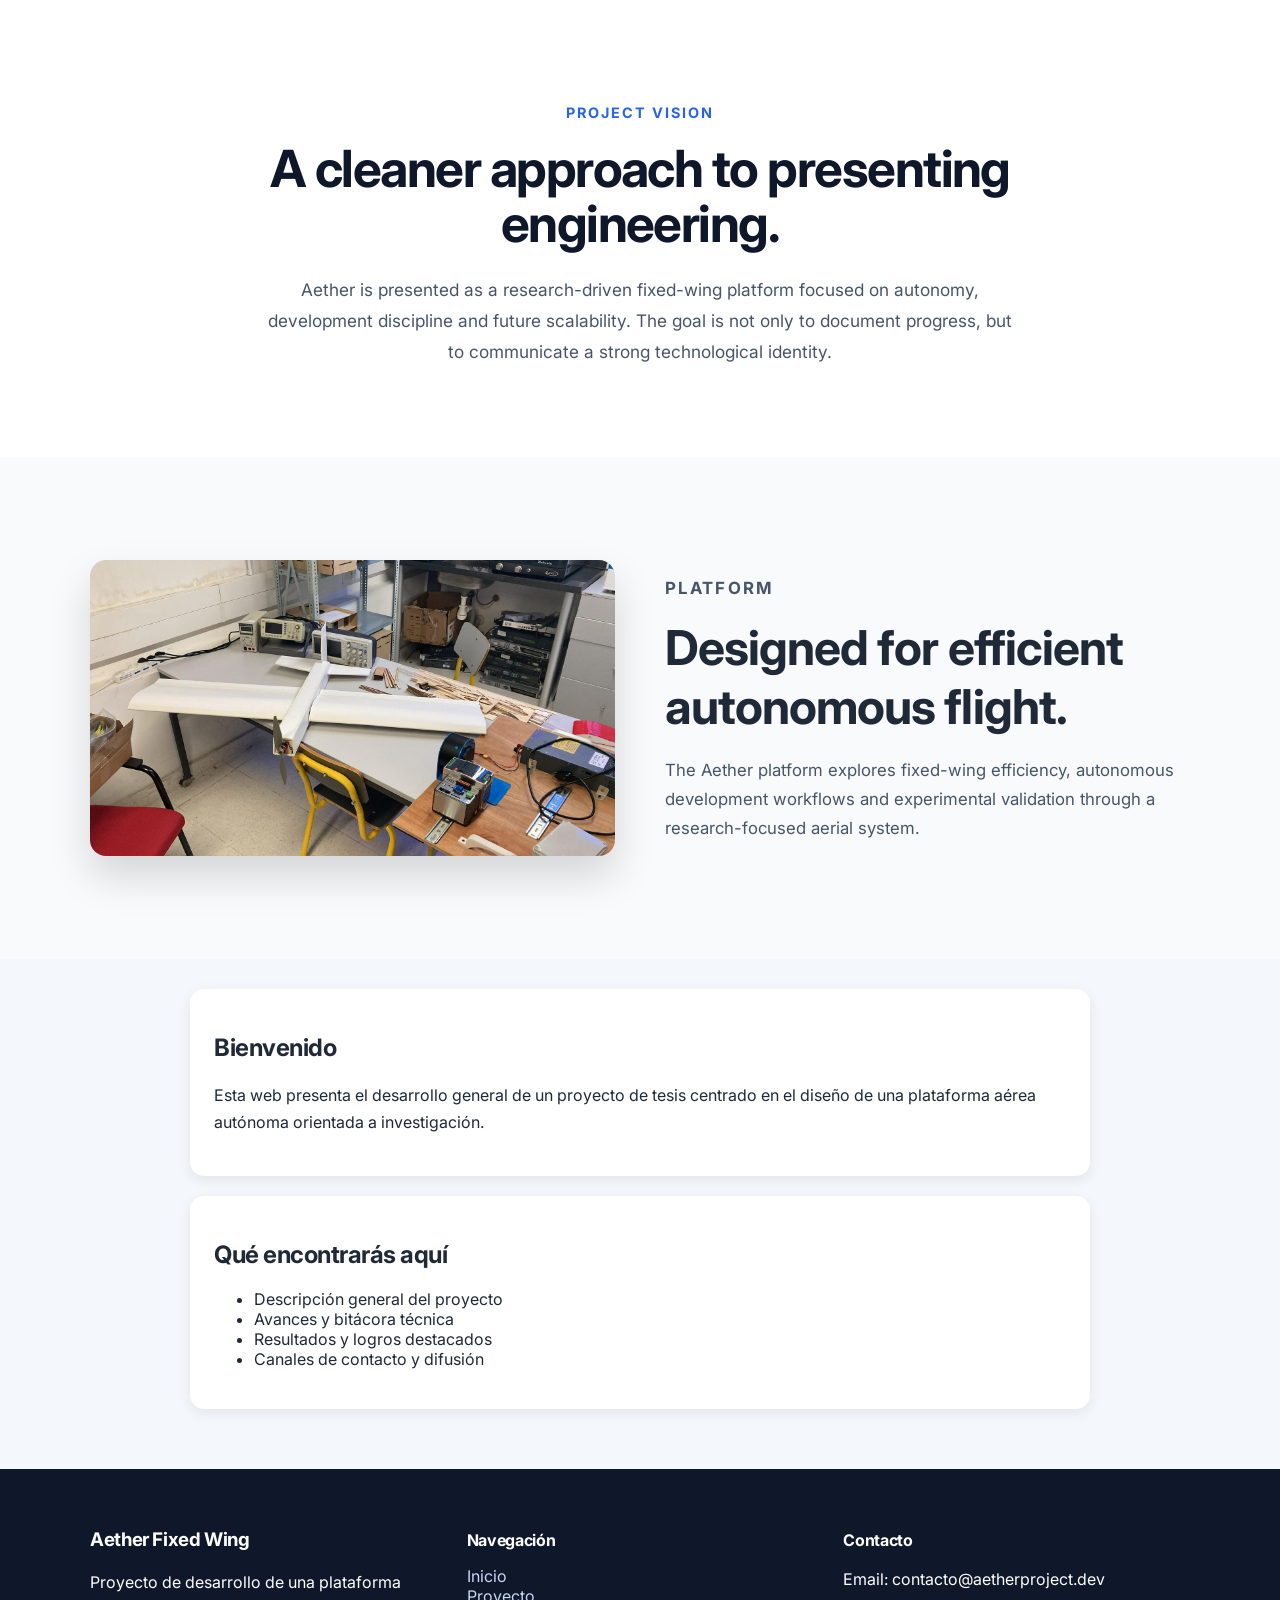
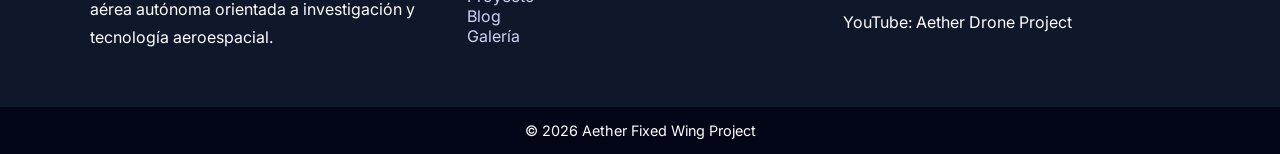
==== commit 64bd7a6b: "Update index.html" ====
--- a/index.html
+++ b/index.html
@@ -37,21 +37,29 @@
 </ul>
   </nav>
 
- <header class="hero apple-hero">
-  <div class="hero-inner">
-    <p class="hero-eyebrow">Aether Fixed Wing</p>
+ <header class="hero apple-hero hero-split">
+  <div class="hero-split-inner">
 
-    <h1>Autonomous flight, refined for research.</h1>
+    <div class="hero-copy">
+      <p class="hero-eyebrow">Aether Fixed Wing</p>
 
-    <p class="hero-subtext">
-      A fixed-wing aerial platform designed to explore long-endurance flight,
-      experimental development and real-world engineering validation.
-    </p>
+      <h1>Autonomous flight, refined for research.</h1>
 
-    <div class="hero-buttons">
-      <a href="proyecto.html" class="boton">Explore project</a>
-      <a href="galeria.html" class="boton-outline">See gallery</a>
+      <p class="hero-subtext">
+        A fixed-wing aerial platform designed to explore long-endurance flight,
+        experimental development and real-world engineering validation.
+      </p>
+
+      <div class="hero-buttons">
+        <a href="proyecto.html" class="boton">Explore project</a>
+        <a href="galeria.html" class="boton-outline">See gallery</a>
+      </div>
     </div>
+
+    <div class="hero-visual">
+      <img src="assets/img/drone1.jpeg" alt="Aether drone" class="hero-drone-image" />
+    </div>
+
   </div>
 </header>
 
--- a/assets/css/style.css
+++ b/assets/css/style.css
@@ -440,3 +440,46 @@
 p {
   line-height: 1.7;
 }
+
+/* -------------------- */
+/* DRONE SHOWCASE */
+/* -------------------- */
+
+.drone-showcase {
+  padding: 100px 20px;
+  background: #f8fafc;
+}
+
+.drone-showcase-inner {
+  max-width: 1100px;
+  margin: auto;
+  display: grid;
+  grid-template-columns: 1fr 1fr;
+  align-items: center;
+  gap: 50px;
+}
+
+.drone-image {
+  width: 100%;
+  border-radius: 16px;
+  box-shadow: 0 20px 40px rgba(0,0,0,0.15);
+}
+
+.drone-text h2 {
+  font-size: clamp(2rem, 4vw, 3rem);
+  margin: 10px 0 20px;
+}
+
+.drone-text p {
+  font-size: 1.05rem;
+  color: #475569;
+}
+
+@media (max-width: 900px) {
+
+  .drone-showcase-inner {
+    grid-template-columns: 1fr;
+    text-align: center;
+  }
+
+}
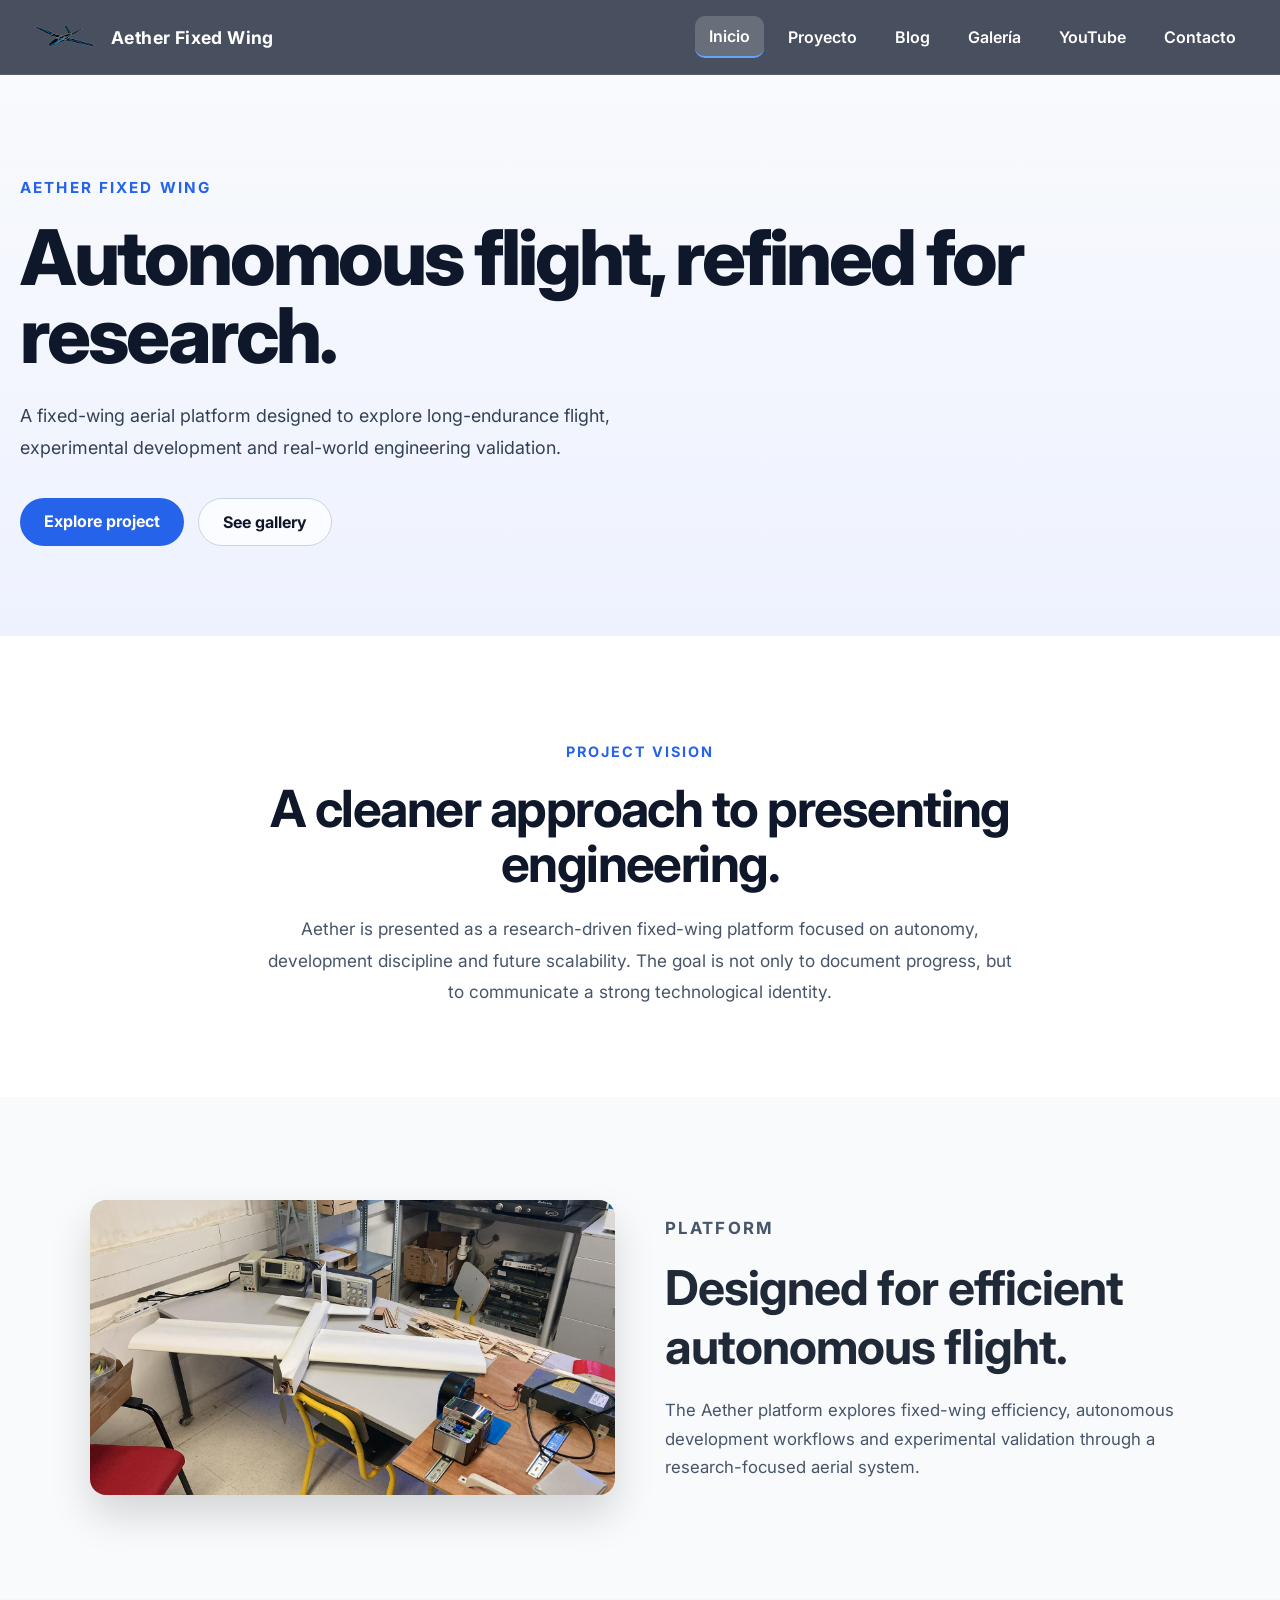
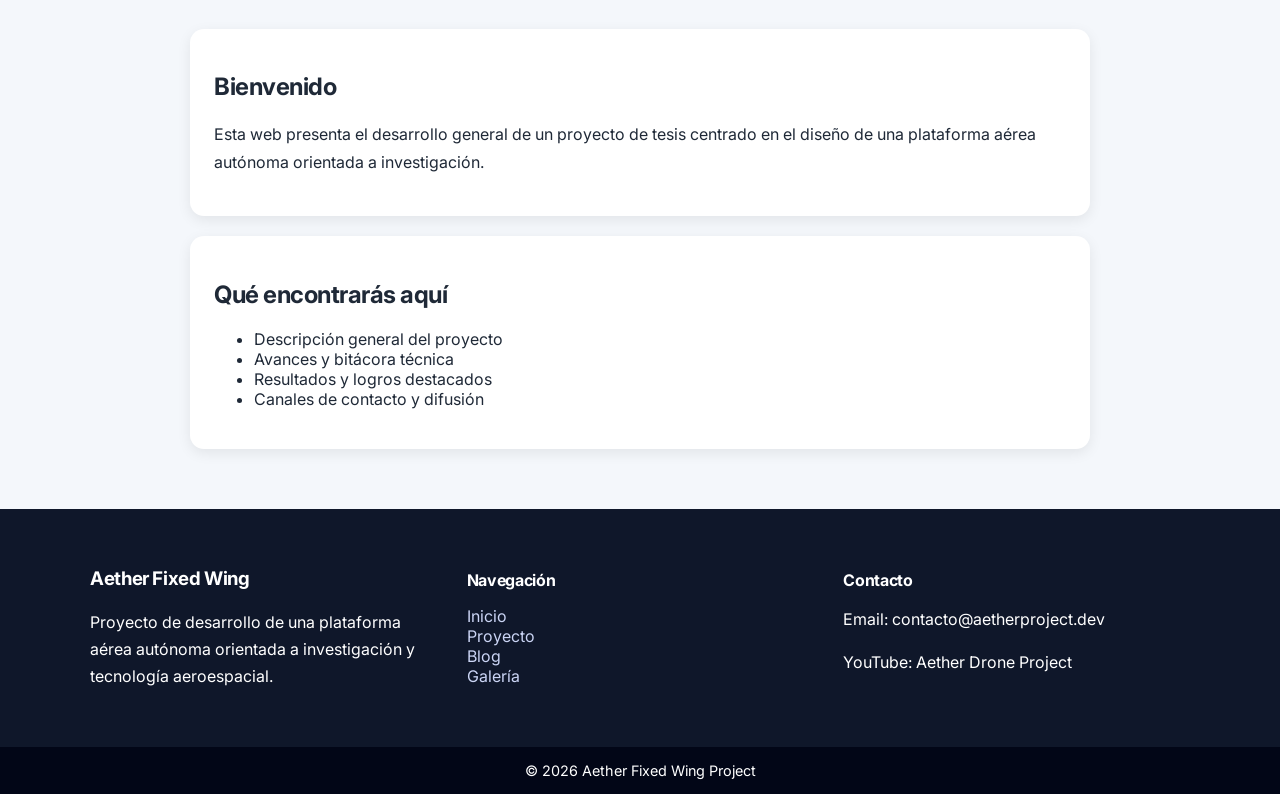
==== commit 37bd70a3: "Update index.html Corregido" ====
--- a/index.html
+++ b/index.html
@@ -10,7 +10,6 @@
   <link href="https://fonts.googleapis.com/css2?family=Inter:wght@300;400;500;600;700;800&display=swap" rel="stylesheet" />
 
   <link rel="icon" type="image/png" href="assets/img/logo.png" />
-  
   <link rel="stylesheet" href="assets/css/style.css" />
 </head>
 <body>
@@ -20,13 +19,13 @@
       <div class="logo">
         <img src="assets/img/logo.png" alt="Logo del proyecto" />
       </div>
-      <span class="brand-name">Aether fixed wing</span>
+      <span class="brand-name">Aether Fixed Wing</span>
     </a>
 
     <button class="menu-toggle" aria-label="Abrir menú">
-  ☰
-</button>
-    
+      ☰
+    </button>
+
     <ul class="nav-links">
       <li><a href="index.html" class="active">Inicio</a></li>
       <li><a href="proyecto.html">Proyecto</a></li>
@@ -34,13 +33,11 @@
       <li><a href="galeria.html">Galería</a></li>
       <li><a href="youtube.html">YouTube</a></li>
       <li><a href="contacto.html">Contacto</a></li>
-</ul>
+    </ul>
   </nav>
 
- <header class="hero apple-hero hero-split">
-  <div class="hero-split-inner">
-
-    <div class="hero-copy">
+  <header class="hero apple-hero">
+    <div class="hero-inner">
       <p class="hero-eyebrow">Aether Fixed Wing</p>
 
       <h1>Autonomous flight, refined for research.</h1>
@@ -55,46 +52,37 @@
         <a href="galeria.html" class="boton-outline">See gallery</a>
       </div>
     </div>
+  </header>
 
-    <div class="hero-visual">
-      <img src="assets/img/drone1.jpeg" alt="Aether drone" class="hero-drone-image" />
+  <section class="product-highlight">
+    <div class="product-highlight-inner">
+      <p class="section-label">Project vision</p>
+      <h2>A cleaner approach to presenting engineering.</h2>
+      <p class="section-description">
+        Aether is presented as a research-driven fixed-wing platform focused on
+        autonomy, development discipline and future scalability. The goal is not
+        only to document progress, but to communicate a strong technological identity.
+      </p>
     </div>
-
-  </div>
-</header>
-
- <section class="product-highlight">
-  <div class="product-highlight-inner">
-    <p class="section-label">Project vision</p>
-    <h2>A cleaner approach to presenting engineering.</h2>
-    <p class="section-description">
-      Aether is presented as a research-driven fixed-wing platform focused on
-      autonomy, development discipline and future scalability. The goal is not
-      only to document progress, but to communicate a strong technological identity.
-    </p>
-  </div>
-</section>
+  </section>
 
   <section class="drone-showcase">
-  <div class="drone-showcase-inner">
+    <div class="drone-showcase-inner">
+      <img src="assets/img/drone1.jpeg" alt="Aether drone prototype" class="drone-image" />
 
-    <img src="assets/img/drone1.jpeg" alt="Aether drone prototype" class="drone-image">
+      <div class="drone-text">
+        <p class="section-label">Platform</p>
 
-    <div class="drone-text">
-      <p class="section-label">Platform</p>
+        <h2>Designed for efficient autonomous flight.</h2>
 
-      <h2>Designed for efficient autonomous flight.</h2>
-
-      <p>
-        The Aether platform explores fixed-wing efficiency, autonomous
-        development workflows and experimental validation through
-        a research-focused aerial system.
-      </p>
-
+        <p>
+          The Aether platform explores fixed-wing efficiency, autonomous
+          development workflows and experimental validation through
+          a research-focused aerial system.
+        </p>
+      </div>
     </div>
-
-  </div>
-</section>
+  </section>
 
   <main>
     <section class="card">
@@ -115,41 +103,39 @@
       </ul>
     </section>
   </main>
-<footer class="footer">
-  <div class="footer-container">
 
-    <div class="footer-brand">
-      <h3>Aether Fixed Wing</h3>
-      <p>
-        Proyecto de desarrollo de una plataforma aérea autónoma
-        orientada a investigación y tecnología aeroespacial.
-      </p>
+  <footer class="footer">
+    <div class="footer-container">
+      <div class="footer-brand">
+        <h3>Aether Fixed Wing</h3>
+        <p>
+          Proyecto de desarrollo de una plataforma aérea autónoma
+          orientada a investigación y tecnología aeroespacial.
+        </p>
+      </div>
+
+      <div class="footer-links">
+        <h4>Navegación</h4>
+        <ul>
+          <li><a href="index.html">Inicio</a></li>
+          <li><a href="proyecto.html">Proyecto</a></li>
+          <li><a href="blog.html">Blog</a></li>
+          <li><a href="galeria.html">Galería</a></li>
+        </ul>
+      </div>
+
+      <div class="footer-contact">
+        <h4>Contacto</h4>
+        <p>Email: contacto@aetherproject.dev</p>
+        <p>YouTube: Aether Drone Project</p>
+      </div>
     </div>
 
-    <div class="footer-links">
-      <h4>Navegación</h4>
-      <ul>
-        <li><a href="index.html">Inicio</a></li>
-        <li><a href="proyecto.html">Proyecto</a></li>
-        <li><a href="blog.html">Blog</a></li>
-        <li><a href="galeria.html">Galería</a></li>
-      </ul>
+    <div class="footer-bottom">
+      © 2026 Aether Fixed Wing Project
     </div>
-
-    <div class="footer-contact">
-      <h4>Contacto</h4>
-      <p>Email: contacto@aetherproject.dev</p>
-      <p>YouTube: Aether Drone Project</p>
-    </div>
-
-  </div>
-
-  <div class="footer-bottom">
-    © 2026 Aether Fixed Wing Project
-  </div>
-</footer>
+  </footer>
 
   <script src="assets/js/script.js"></script>
-  
 </body>
 </html>
--- a/assets/css/style.css
+++ b/assets/css/style.css
@@ -85,13 +85,20 @@
 .hero.apple-hero {
   background: linear-gradient(180deg, #f8fafc 0%, #eef2ff 100%);
   color: #0f172a;
-  padding: 120px 20px 110px;
-  text-align: center;
-}
-
-.hero-inner {
-  max-width: 960px;
+  padding: 100px 20px 90px;
+}
+
+.hero-split-inner {
+  max-width: 1200px;
   margin: 0 auto;
+  display: grid;
+  grid-template-columns: 1.05fr 0.95fr;
+  align-items: center;
+  gap: 40px;
+}
+
+.hero-copy {
+  max-width: 620px;
 }
 
 .hero-eyebrow {
@@ -100,24 +107,22 @@
   letter-spacing: 0.14em;
   text-transform: uppercase;
   color: #2563eb;
-  margin-bottom: 18px;
+  margin: 0 0 18px 0;
 }
 
 .hero.apple-hero h1 {
   margin: 0;
-  font-size: clamp(2.8rem, 6vw, 5.2rem);
+  font-size: clamp(2.8rem, 6vw, 5rem);
   line-height: 1.02;
   letter-spacing: -0.04em;
   font-weight: 800;
-  max-width: 980px;
-  margin-left: auto;
-  margin-right: auto;
+  color: #0f172a;
 }
 
 .hero-subtext {
-  max-width: 760px;
-  margin: 24px auto 0;
-  font-size: 1.14rem;
+  max-width: 620px;
+  margin: 24px 0 0 0;
+  font-size: 1.12rem;
   line-height: 1.8;
   color: #334155;
 }
@@ -125,7 +130,6 @@
 .hero-buttons {
   margin-top: 34px;
   display: flex;
-  justify-content: center;
   gap: 14px;
   flex-wrap: wrap;
 }
@@ -155,7 +159,7 @@
   text-decoration: none;
   border-radius: 999px;
   font-weight: 700;
-  background: rgba(255,255,255,0.75);
+  background: rgba(255, 255, 255, 0.75);
   transition: transform 0.2s ease, background 0.2s ease, border-color 0.2s ease;
 }
 
@@ -163,6 +167,21 @@
   transform: translateY(-2px);
   background: white;
   border-color: #94a3b8;
+}
+
+.hero-visual {
+  display: flex;
+  justify-content: center;
+  align-items: center;
+}
+
+.hero-drone-image {
+  width: 100%;
+  max-width: 520px;
+  height: auto;
+  display: block;
+  filter: drop-shadow(0 24px 34px rgba(15, 23, 42, 0.18));
+  transform: translateY(10px);
 }
 
 .product-highlight {
@@ -212,7 +231,7 @@
   padding: 24px;
   margin-bottom: 20px;
   border-radius: 14px;
-  box-shadow: 0 4px 14px rgba(0,0,0,0.08);
+  box-shadow: 0 4px 14px rgba(0, 0, 0, 0.08);
 }
 
 .page-header {
@@ -249,7 +268,7 @@
   background: white;
   border-radius: 14px;
   overflow: hidden;
-  box-shadow: 0 4px 14px rgba(0,0,0,0.08);
+  box-shadow: 0 4px 14px rgba(0, 0, 0, 0.08);
 }
 
 .gallery-item img {
@@ -301,13 +320,13 @@
   background: white;
   padding: 24px;
   border-radius: 14px;
-  box-shadow: 0 4px 14px rgba(0,0,0,0.08);
+  box-shadow: 0 4px 14px rgba(0, 0, 0, 0.08);
   transition: transform 0.2s ease, box-shadow 0.2s ease;
 }
 
 .post-card:hover {
   transform: translateY(-4px);
-  box-shadow: 0 10px 22px rgba(0,0,0,0.12);
+  box-shadow: 0 10px 22px rgba(0, 0, 0, 0.12);
 }
 
 .post-date {
@@ -329,7 +348,7 @@
 }
 
 /* -------------------- */
-/*       FOOTER         */
+/* FOOTER */
 /* -------------------- */
 
 .footer {
@@ -343,7 +362,7 @@
   margin: auto;
   padding: 40px 20px;
   display: grid;
-  grid-template-columns: repeat(auto-fit, minmax(220px,1fr));
+  grid-template-columns: repeat(auto-fit, minmax(220px, 1fr));
   gap: 30px;
 }
 
@@ -373,9 +392,54 @@
 }
 
 /* -------------------- */
-/*     Para CELULAR  */
-/* -------------------- */
-
+/* PEQUEÑO ARREGLO */
+/* -------------------- */
+
+h1, h2, h3, h4 {
+  letter-spacing: -0.02em;
+}
+
+p {
+  line-height: 1.7;
+}
+
+/* -------------------- */
+/* DRONE SHOWCASE */
+/* -------------------- */
+
+.drone-showcase {
+  padding: 100px 20px;
+  background: #f8fafc;
+}
+
+.drone-showcase-inner {
+  max-width: 1100px;
+  margin: auto;
+  display: grid;
+  grid-template-columns: 1fr 1fr;
+  align-items: center;
+  gap: 50px;
+}
+
+.drone-image {
+  width: 100%;
+  border-radius: 16px;
+  box-shadow: 0 20px 40px rgba(0, 0, 0, 0.15);
+}
+
+.drone-text h2 {
+  font-size: clamp(2rem, 4vw, 3rem);
+  margin: 10px 0 20px;
+}
+
+.drone-text p {
+  font-size: 1.05rem;
+  color: #475569;
+}
+
+/* -------------------- */
+/* PARA CELULAR */
+/* -------------------- */
 
 .menu-toggle {
   display: none;
@@ -427,59 +491,34 @@
   .logo img {
     height: 40px;
   }
-}
-
-/* -------------------- */
-/*     Pequeño arreglo  */
-/* -------------------- */
-
-h1, h2, h3, h4 {
-  letter-spacing: -0.02em;
-}
-
-p {
-  line-height: 1.7;
-}
-
-/* -------------------- */
-/* DRONE SHOWCASE */
-/* -------------------- */
-
-.drone-showcase {
-  padding: 100px 20px;
-  background: #f8fafc;
-}
-
-.drone-showcase-inner {
-  max-width: 1100px;
-  margin: auto;
-  display: grid;
-  grid-template-columns: 1fr 1fr;
-  align-items: center;
-  gap: 50px;
-}
-
-.drone-image {
-  width: 100%;
-  border-radius: 16px;
-  box-shadow: 0 20px 40px rgba(0,0,0,0.15);
-}
-
-.drone-text h2 {
-  font-size: clamp(2rem, 4vw, 3rem);
-  margin: 10px 0 20px;
-}
-
-.drone-text p {
-  font-size: 1.05rem;
-  color: #475569;
-}
-
-@media (max-width: 900px) {
+
+  .hero-split-inner {
+    grid-template-columns: 1fr;
+    text-align: center;
+    gap: 30px;
+  }
+
+  .hero-copy {
+    max-width: 100%;
+  }
+
+  .hero-subtext {
+    max-width: 100%;
+    margin-left: auto;
+    margin-right: auto;
+  }
+
+  .hero-buttons {
+    justify-content: center;
+  }
+
+  .hero-drone-image {
+    max-width: 420px;
+    transform: none;
+  }
 
   .drone-showcase-inner {
     grid-template-columns: 1fr;
     text-align: center;
   }
-
-}
+}
